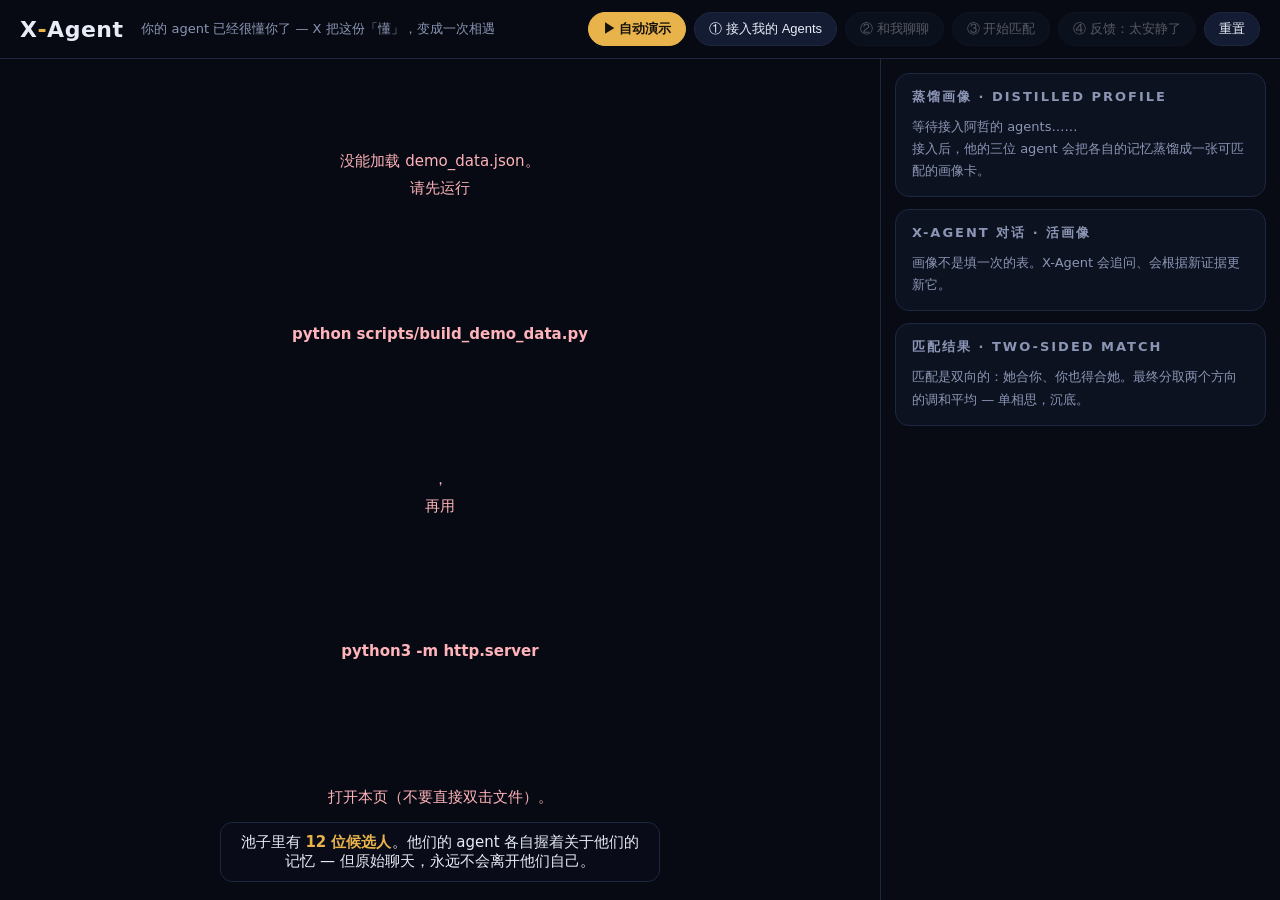
==== demo/index.html @ 39b3c267 "X-Agent: agent-pool matching network - Distillation operator D: raw agent memories -> structured pro" ====
<!DOCTYPE html>
<html lang="zh-CN">
<head>
<meta charset="utf-8">
<meta name="viewport" content="width=device-width, initial-scale=1">
<title>X-Agent · 智能体池匹配网络</title>
<style>
  :root{
    --bg:#070a12; --panel:#0d1220; --line:#1d2740; --ink:#e8ecf6; --dim:#8b96b5;
    --gold:#e8b34b; --red:#ff4d5e; --cyan:#57c7ff; --green:#59d9a4;
  }
  *{box-sizing:border-box; margin:0; padding:0}
  body{background:var(--bg); color:var(--ink); font-family:"PingFang SC","Microsoft YaHei",system-ui,sans-serif; height:100vh; display:flex; flex-direction:column; overflow:hidden}
  header{display:flex; align-items:center; gap:18px; padding:12px 20px; border-bottom:1px solid var(--line); flex-wrap:wrap}
  .logo{font-size:22px; font-weight:800; letter-spacing:.5px}
  .logo b{color:var(--gold)}
  .tagline{color:var(--dim); font-size:13px}
  .controls{margin-left:auto; display:flex; gap:8px; flex-wrap:wrap}
  button{background:#141c33; color:var(--ink); border:1px solid var(--line); border-radius:999px; padding:7px 14px; font-size:13px; cursor:pointer; transition:.2s}
  button:hover:not(:disabled){border-color:var(--gold); color:var(--gold)}
  button:disabled{opacity:.35; cursor:not-allowed}
  button.primary{background:var(--gold); color:#14100a; font-weight:700; border-color:var(--gold)}
  main{flex:1; display:flex; min-height:0}
  .stage{flex:1.9; position:relative; min-width:0}
  canvas{position:absolute; inset:0; width:100%; height:100%}
  #stageCaption{position:absolute; left:50%; bottom:18px; transform:translateX(-50%); max-width:86%;
    background:rgba(10,14,26,.82); border:1px solid var(--line); border-radius:12px; padding:10px 18px;
    font-size:15px; text-align:center; backdrop-filter:blur(6px); transition:opacity .4s}
  #stageCaption b{color:var(--gold)}
  aside{width:400px; border-left:1px solid var(--line); padding:14px; overflow-y:auto; display:flex; flex-direction:column; gap:12px; background:rgba(9,12,22,.6)}
  .card{background:var(--panel); border:1px solid var(--line); border-radius:14px; padding:14px 16px}
  .card h3{font-size:13px; color:var(--dim); letter-spacing:2px; margin-bottom:10px; font-weight:600}
  .placeholder{color:var(--dim); font-size:13px; line-height:1.7}
  .fade-item{opacity:0; transform:translateY(6px); transition:opacity .5s, transform .5s}
  .fade-item.in{opacity:1; transform:none}
  .p-name{font-size:20px; font-weight:800}
  .p-meta{color:var(--dim); font-size:13px; margin-left:8px}
  .p-essence{color:#c9d2e8; font-size:13.5px; line-height:1.65; margin:8px 0 4px}
  .p-sec{margin-top:10px}
  .p-sec .k{font-size:12px; color:var(--dim); margin-bottom:5px}
  .chips{display:flex; flex-wrap:wrap; gap:5px}
  .chip{font-size:12px; padding:3px 9px; border-radius:999px; border:1px solid var(--line); background:#121a2e}
  .chip.need{border-color:#3a5a8c; color:#a9c8ff}
  .chip.offer{border-color:#7a5a1e; color:#ffd98a}
  .chip.flash{animation:flash 1.2s}
  @keyframes flash{0%{background:#3a2c07}100%{background:#121a2e}}
  .trait{display:flex; align-items:center; gap:8px; margin:5px 0; font-size:12.5px}
  .trait .t-name{width:64px; color:#c9d2e8}
  .trait .t-bar{flex:1; height:6px; background:#182136; border-radius:3px; overflow:hidden}
  .trait .t-fill{height:100%; background:linear-gradient(90deg,#3f6fd8,var(--cyan)); border-radius:3px; transition:width 1s cubic-bezier(.2,.8,.2,1)}
  .trait .t-val{width:30px; text-align:right; color:var(--dim)}
  .grid2{display:grid; grid-template-columns:1fr 1fr; gap:10px}
  .bubble{max-width:92%; padding:8px 12px; border-radius:12px; font-size:13.5px; line-height:1.55; margin:6px 0}
  .bubble.q{background:#16233f; border:1px solid #24406e}
  .bubble.a{background:#1d2a1a; border:1px solid #33512c; margin-left:auto}
  .bubble .who{font-size:11px; color:var(--dim); display:block; margin-bottom:2px}
  .winner-name{font-size:19px; font-weight:800}
  .winner-name .score{color:var(--red); margin-left:8px}
  .demoted{font-size:12px; color:var(--red); border:1px solid #5c2230; background:#2a1116; padding:2px 8px; border-radius:999px; margin-left:6px}
  .reason{font-size:13.5px; line-height:1.5; padding:5px 0 5px 18px; position:relative; color:#dbe3f4}
  .reason:before{content:"✓"; position:absolute; left:0; color:var(--green)}
  .bd-row{display:flex; align-items:center; gap:8px; margin:6px 0; font-size:12.5px}
  .bd-row .b-name{width:118px; color:#c9d2e8}
  .bd-row .b-bar{flex:1; height:6px; background:#182136; border-radius:3px; overflow:hidden}
  .bd-row .b-fill{height:100%; background:linear-gradient(90deg,#8a6a1f,var(--gold)); transition:width 1s}
  .bd-row .b-val{width:34px; text-align:right; color:var(--dim)}
  .dirline{font-size:12.5px; color:var(--dim); margin-top:8px; line-height:1.7}
  .dirline b{color:var(--ink)}
  .note{font-size:12.5px; color:#ffb3ba; background:#241016; border:1px solid #4a1f28; border-radius:10px; padding:8px 10px; line-height:1.6; margin-top:10px}
  #err{position:absolute; inset:0; display:none; place-items:center; color:#ffb3ba; font-size:15px; text-align:center; padding:30px; line-height:1.8}
</style>
</head>
<body>
<header>
  <div class="logo">X<b>-</b>Agent</div>
  <div class="tagline">你的 agent 已经很懂你了 — X 把这份「懂」，变成一次相遇</div>
  <div class="controls">
    <button id="btnAuto" class="primary">▶ 自动演示</button>
    <button id="btn1">① 接入我的 Agents</button>
    <button id="btn2" disabled>② 和我聊聊</button>
    <button id="btn3" disabled>③ 开始匹配</button>
    <button id="btn4" disabled>④ 反馈：太安静了</button>
    <button id="btnReset">重置</button>
  </div>
</header>
<main>
  <section class="stage">
    <canvas id="cv"></canvas>
    <div id="err">没能加载 demo_data.json。<br>请先运行 <b>python scripts/build_demo_data.py</b>，<br>再用 <b>python3 -m http.server</b> 打开本页（不要直接双击文件）。</div>
    <div id="stageCaption">池子里有 <b>12 位候选人</b>。他们的 agent 各自握着关于他们的记忆 — 但原始聊天，永远不会离开他们自己。</div>
  </section>
  <aside>
    <div class="card" id="profileCard">
      <h3>蒸馏画像 · DISTILLED PROFILE</h3>
      <div id="profileBody"><div class="placeholder">等待接入阿哲的 agents……<br>接入后，他的三位 agent 会把各自的记忆蒸馏成一张可匹配的画像卡。</div></div>
    </div>
    <div class="card" id="chatCard">
      <h3>X-AGENT 对话 · 活画像</h3>
      <div id="chatBody"><div class="placeholder">画像不是填一次的表。X-Agent 会追问、会根据新证据更新它。</div></div>
    </div>
    <div class="card" id="matchCard">
      <h3>匹配结果 · TWO-SIDED MATCH</h3>
      <div id="matchBody"><div class="placeholder">匹配是双向的：她合你、你也得合她。最终分取两个方向的调和平均 — 单相思，沉底。</div></div>
    </div>
  </aside>
</main>
<script>
"use strict";
const $ = s => document.querySelector(s);
const sleep = ms => new Promise(r => setTimeout(r, ms));
const cv = $("#cv"), ctx = cv.getContext("2d");
let W = 0, H = 0, DPR = 1;

function resize(){
  DPR = Math.min(2, window.devicePixelRatio || 1);
  W = cv.clientWidth; H = cv.clientHeight;
  cv.width = W * DPR; cv.height = H * DPR;
  ctx.setTransform(DPR, 0, 0, DPR, 0, 0);
}
window.addEventListener("resize", resize);

let D = null;                 // demo_data.json
const nodes = {};             // id -> {x,y,z,name,kind,r,glow}
let heroId = "azhe";
const edges = [];             // {to, state, prog, score, passed}
const pulses = [];            // {from,to,t,speed,color,width}
let stars = [];
let phase = 0, animating = false;
const agentPos = [{x:.14,y:.15},{x:.5,y:.07},{x:.86,y:.15}];

function P(nx, ny){ return [nx * W, ny * H]; }

function buildScene(){
  stars = Array.from({length:110}, () => ({x:Math.random()*W, y:Math.random()*H, r:Math.random()*1.3+.3, p:Math.random()*6.28}));
  const hero = D.protagonist;
  nodes[heroId] = {x:.5, y:.52, z:1, name:hero.name, kind:"hero", r:26};
  D.pool.forEach(p => { nodes[p.id] = {x:p.x, y:p.y, z:p.z, name:p.name, kind:"cand", r:9 + p.z*8}; });
  D.sources.forEach((s, i) => { nodes["src"+i] = {x:agentPos[i].x, y:agentPos[i].y, z:.8, name:s.name, kind:"src", r:13, desc:s.desc, alpha:0}; });
}

function spawnPulse(from, to, color, speed, width){
  pulses.push({from, to, t:0, speed:speed||0.012, color:color||"#e8b34b", width:width||2});
}

function drawNode(n, t){
  const [x, y] = P(n.x, n.y);
  const a = n.alpha === undefined ? 1 : n.alpha;
  ctx.save(); ctx.globalAlpha = a;
  if(n.kind === "hero"){
    const g = ctx.createRadialGradient(x, y, 2, x, y, n.r*2.4);
    g.addColorStop(0, "rgba(232,179,75,.5)"); g.addColorStop(1, "rgba(232,179,75,0)");
    ctx.fillStyle = g; ctx.beginPath(); ctx.arc(x, y, n.r*2.4, 0, 6.29); ctx.fill();
    ctx.fillStyle = "#e8b34b"; ctx.beginPath(); ctx.arc(x, y, n.r*.62, 0, 6.29); ctx.fill();
    ctx.strokeStyle = "rgba(232,179,75,.85)"; ctx.lineWidth = 1.6;
    ctx.beginPath(); ctx.arc(x, y, n.r, 0, 6.29); ctx.stroke();
    ctx.fillStyle = "#0a0d16"; ctx.font = "700 13px sans-serif"; ctx.textAlign = "center"; ctx.textBaseline = "middle";
    ctx.fillText("X", x, y+1);
    ctx.fillStyle = "#f4e3bb"; ctx.font = "600 14px sans-serif";
    ctx.fillText(n.name + "（你）", x, y + n.r + 16);
  } else if(n.kind === "src"){
    ctx.fillStyle = "#16233f"; ctx.strokeStyle = "#3f6fd8"; ctx.lineWidth = 1.4;
    ctx.beginPath(); ctx.arc(x, y, n.r, 0, 6.29); ctx.fill(); ctx.stroke();
    ctx.fillStyle = "#a9c8ff"; ctx.font = "11px sans-serif"; ctx.textAlign = "center"; ctx.textBaseline = "middle";
    ctx.fillText("AI", x, y);
    ctx.fillStyle = "#8b96b5"; ctx.font = "12px sans-serif";
    ctx.fillText(n.name, x, y - n.r - 12);
  } else {
    const tw = .75 + .25 * Math.sin(t/900 + n.x*20);
    const g = ctx.createRadialGradient(x, y, 1, x, y, n.r*2.1);
    g.addColorStop(0, "rgba(140,170,255," + (.34*tw) + ")"); g.addColorStop(1, "rgba(140,170,255,0)");
    ctx.fillStyle = g; ctx.beginPath(); ctx.arc(x, y, n.r*2.1, 0, 6.29); ctx.fill();
    ctx.fillStyle = "#c9d6ff"; ctx.beginPath(); ctx.arc(x, y, Math.max(2.5, n.r*.32), 0, 6.29); ctx.fill();
    ctx.fillStyle = "rgba(200,212,240,.85)"; ctx.font = "12px sans-serif"; ctx.textAlign = "center";
    ctx.fillText(n.name, x, y + n.r + 13);
  }
  ctx.restore();
}

function drawEdge(e, t){
  const a = nodes[heroId], b = nodes[e.to];
  if(!a || !b) return;
  const [x1, y1] = P(a.x, a.y), [x2, y2] = P(b.x, b.y);
  const ex = x1 + (x2 - x1) * e.prog, ey = y1 + (y2 - y1) * e.prog;
  ctx.save();
  if(e.state === "winner"){
    ctx.strokeStyle = "rgba(255,77,94,.16)"; ctx.lineWidth = 7; ctx.lineCap = "round";
    ctx.beginPath(); ctx.moveTo(x1, y1); ctx.lineTo(ex, ey); ctx.stroke();
    const grad = ctx.createLinearGradient(x1, y1, x2, y2);
    grad.addColorStop(0, "#e8b34b"); grad.addColorStop(1, "#ff4d5e");
    ctx.strokeStyle = grad; ctx.lineWidth = 2.6;
    ctx.beginPath(); ctx.moveTo(x1, y1); ctx.lineTo(ex, ey); ctx.stroke();
  } else if(e.state === "rejected"){
    ctx.strokeStyle = "rgba(255,90,100,.28)"; ctx.lineWidth = 1; ctx.setLineDash([4, 5]);
    ctx.beginPath(); ctx.moveTo(x1, y1); ctx.lineTo(ex, ey); ctx.stroke(); ctx.setLineDash([]);
    ctx.fillStyle = "rgba(255,120,130,.9)"; ctx.font = "13px sans-serif"; ctx.textAlign = "center";
    ctx.fillText("✕", (x1+x2)/2, (y1+y2)/2 - 6);
  } else if(e.state === "kept"){
    ctx.strokeStyle = "rgba(232,179,75,.20)"; ctx.lineWidth = 1.1;
    ctx.beginPath(); ctx.moveTo(x1, y1); ctx.lineTo(ex, ey); ctx.stroke();
  } else { // evaluating
    ctx.strokeStyle = "rgba(120,180,255,.75)"; ctx.lineWidth = 1.4;
    ctx.beginPath(); ctx.moveTo(x1, y1); ctx.lineTo(ex, ey); ctx.stroke();
  }
  if(e.score !== null && e.prog >= 1 && e.state !== "idle"){
    ctx.fillStyle = e.state === "winner" ? "#ffd7da" : "rgba(200,212,240,.75)";
    ctx.font = (e.state === "winner" ? "700 15px" : "12px") + " sans-serif"; ctx.textAlign = "center";
    ctx.fillText(e.score.toFixed(3), (x1+x2)/2, (y1+y2)/2 - 10);
  }
  ctx.restore();
}

function frame(t){
  ctx.clearRect(0, 0, W, H);
  for(const s of stars){
    ctx.globalAlpha = .25 + .35 * Math.abs(Math.sin(t/1400 + s.p));
    ctx.fillStyle = "#aFC4ff"; ctx.beginPath(); ctx.arc(s.x, s.y, s.r, 0, 6.29); ctx.fill();
  }
  ctx.globalAlpha = 1;
  for(const e of edges) drawEdge(e, t);
  for(let i = pulses.length - 1; i >= 0; i--){
    const p = pulses[i];
    const a = nodes[p.from], b = nodes[p.to];
    if(!a || !b){ pulses.splice(i, 1); continue; }
    const [x1, y1] = P(a.x, a.y), [x2, y2] = P(b.x, b.y);
    const x = x1 + (x2 - x1) * p.t, y = y1 + (y2 - y1) * p.t;
    ctx.save(); ctx.fillStyle = p.color; ctx.shadowColor = p.color; ctx.shadowBlur = 9;
    ctx.beginPath(); ctx.arc(x, y, p.width, 0, 6.29); ctx.fill(); ctx.restore();
    p.t += p.speed;
    if(p.t > 1) pulses.splice(i, 1);
  }
  for(const id in nodes) drawNode(nodes[id], t);
  requestAnimationFrame(frame);
}

function caption(html){ $("#stageCaption").innerHTML = html; }

function traitRow(axis, v){
  return '<div class="trait"><span class="t-name">' + axis.label + '</span>' +
    '<span class="t-bar"><span class="t-fill" data-axis="' + axis.key + '" style="width:0%"></span></span>' +
    '<span class="t-val" data-val="' + axis.key + '">' + v.toFixed(2) + '</span></div>';
}

function renderProfile(){
  const p = D.protagonist, tr = D.protagonist_traits;
  const chips = (arr, cls) => arr.map(x => '<span class="chip ' + (cls||"") + '">' + x + '</span>').join("");
  $("#profileBody").innerHTML =
    '<div class="fade-item"><span class="p-name">' + p.name + '</span><span class="p-meta">' + p.age + " · " + p.city + " · " + p.job + '</span></div>' +
    '<p class="p-essence fade-item">' + p.essence + '</p>' +
    '<div class="p-sec fade-item"><div class="k">价值观（排序）</div><div class="chips">' + chips(p.values) + '</div></div>' +
    '<div class="p-sec fade-item"><div class="k">特质滑杆 · sim 求同 / comp 互补</div>' +
      D.axes.map(a => traitRow(a, tr[a.key])).join("") + '</div>' +
    '<div class="grid2 fade-item"><div class="p-sec"><div class="k">我寻找 needs</div><div class="chips">' + chips(p.needs, "need") + '</div></div>' +
    '<div class="p-sec"><div class="k">我能给 offers</div><div class="chips">' + chips(p.offers, "offer") + '</div></div></div>' +
    '<div class="p-sec fade-item"><div class="k">兴趣</div><div class="chips">' + chips(p.interests) + '</div></div>';
  const items = $("#profileBody").querySelectorAll(".fade-item");
  items.forEach((el, i) => setTimeout(() => el.classList.add("in"), 120 * i));
  setTimeout(() => {
    D.axes.forEach(a => {
      const f = document.querySelector('[data-axis="' + a.key + '"]');
      if(f) f.style.width = (D.protagonist_traits[a.key] * 100) + "%";
    });
  }, 350);
}

async function phase1(){
  if(animating || phase >= 1) return; animating = true; phase = 1;
  caption("阿哲的三个 agent 各自蒸馏出画像的一部分 — 光流汇向 X-Agent，正在拼成同一张画像卡……");
  const srcIds = D.sources.map((_, i) => "src" + i);
  for(const id of srcIds){ nodes[id].alpha = 0; }
  for(let k = 0; k < 30; k++){
    srcIds.forEach(id => { if(nodes[id].alpha < 1) nodes[id].alpha = Math.min(1, (nodes[id].alpha||0) + .08); });
    if(k % 4 === 0) srcIds.forEach(id => spawnPulse(id, heroId, "#57c7ff", .02, 1.8));
    await sleep(50);
  }
  renderProfile();
  await sleep(900);
  caption("蒸馏完成。注意：进入池子的只有这张<b>结构化画像卡</b> — 原始聊天记录，一个字都没有离开过阿哲的 agent。");
  $("#btn2").disabled = false; animating = false;
}

async function phase2(){
  if(animating || phase >= 2) return; animating = true; phase = 2;
  $("#chatBody").innerHTML = "";
  for(const beat of D.qa_beats){
    caption("X-Agent 在追问 — 每个新答案都会被再次蒸馏，merge 进画像卡。");
    const q = document.createElement("div");
    q.className = "bubble q"; q.innerHTML = '<span class="who">X-Agent</span>' + beat.q;
    $("#chatBody").appendChild(q); await sleep(1100);
    const a = document.createElement("div");
    a.className = "bubble a"; a.innerHTML = '<span class="who">' + D.protagonist.name + '</span>' + beat.a;
    $("#chatBody").appendChild(a); await sleep(1000);
    for(const u of beat.updates){
      const axis = D.axes.find(x => u.label.indexOf(x.label) >= 0);
      if(axis){
        const f = document.querySelector('[data-axis="' + axis.key + '"]');
        const v = document.querySelector('[data-val="' + axis.key + '"]');
        if(f) f.style.width = (u.to * 100) + "%";
        if(v) v.textContent = u.to.toFixed(2);
      } else {
        const chip = [...document.querySelectorAll(".chip.need")].find(c => u.label.indexOf(c.textContent) >= 0);
        if(chip){ chip.classList.remove("flash"); void chip.offsetWidth; chip.classList.add("flash"); }
      }
    }
    await sleep(800);
  }
  caption("画像更新完毕 — 它是<b>活的</b>：置信度加权 merge，新证据推动它，但从不推翻它。");
  $("#btn3").disabled = false; animating = false;
}

function fillMatchPanel(r, title, extraNote){
  const c = r.candidate, bd = r.breakdown;
  const rows = [
    ["她覆盖你的需求", bd.needs_covered_by_candidate],
    ["你覆盖她的需求", bd.needs_covered_by_protagonist],
    ["价值观契合", bd.values], ["特质合拍/互补", bd.traits], ["共同兴趣", bd.interests],
  ];
  $("#matchBody").innerHTML =
    '<div class="winner-name">' + title + "：" + c.name + '<span class="score">' + r.score.toFixed(3) + '</span></div>' +
    '<div class="p-meta" style="margin:4px 0 6px">' + c.age + " 岁 · " + c.city + " · " + c.job + '</div>' +
    '<p class="p-essence">' + c.essence + '</p>' +
    r.reasons.map(x => '<div class="reason">' + x + '</div>').join("") +
    '<div style="margin-top:10px">' + rows.map(x =>
      '<div class="bd-row"><span class="b-name">' + x[0] + '</span><span class="b-bar"><span class="b-fill" style="width:' + (x[1]*100) + '%"></span></span><span class="b-val">' + x[1].toFixed(2) + '</span></div>').join("") + '</div>' +
    '<div class="dirline">双向分：她合你 <b>' + r.score_a_to_b.toFixed(3) + '</b> · 你合她 <b>' + r.score_b_to_a.toFixed(3) + '</b><br>最终分 = 两者的<b>调和平均</b> — 任何一头塌了，整体就塌。</div>' +
    (extraNote ? '<div class="note">' + extraNote + '</div>' : "");
}

async function lockWinner(r, captionHtml){
  const e = edges.find(x => x.to === r.candidate_id);
  if(e){ e.state = "winner"; e.score = r.score; }
  caption(captionHtml);
  const iv = setInterval(() => { if(e) spawnPulse(heroId, r.candidate_id, "#ff8a5e", .011, 2.2); }, 420);
  setTimeout(() => clearInterval(iv), 6000);
  spawnPulse(heroId, r.candidate_id, "#ff4d5e", .011, 2.6);
}

async function phase3(){
  if(animating || phase >= 3) return; animating = true; phase = 3;
  caption("开始匹配：先过硬约束，再算双向分 — 每条候选连接都会当场评估。");
  await sleep(700);
  const ranking = D.rankings.default;
  for(const r of ranking){
    const e = {to: r.candidate_id, state: "evaluating", prog: 0, score: null, passed: r.passed};
    edges.push(e);
    for(let k = 0; k <= 10; k++){ e.prog = k / 10; await sleep(24); }
    e.score = r.score;
    e.state = r.passed ? "kept" : "rejected";
    if(!r.passed) caption("✕ <b>" + r.candidate.name + "</b> 被硬约束淘汰：" + r.failed_rules[0]);
    await sleep(r.passed ? 210 : 620);
  }
  const winner = ranking.find(r => r.passed);
  fillMatchPanel(winner, "最佳连接", "");
  await lockWinner(winner, "千条连接里，只有一条亮到最后 — <b>" + winner.candidate.name + "</b>，双向匹配 " + winner.score.toFixed(3) + "。这就是红线。");
  $("#btn4").disabled = false; animating = false;
}

async function phase4(){
  if(animating || phase >= 4) return; animating = true; phase = 4;
  const fb = D.feedback;
  caption("阿哲看了一眼，说：<b>「" + fb.text + "」</b>");
  await sleep(1300);
  const oldWinner = edges.find(e => e.state === "winner");
  if(oldWinner){ oldWinner.state = "kept"; oldWinner.score = null; }
  const ranking = D.rankings.after_feedback;
  const winner = ranking.find(r => r.passed);
  const demoted = ranking.find(r => r.demoted_by_feedback && r.candidate_id === (oldWinner ? oldWinner.to : ""));
  const note = fb.note + (demoted ? " " + demoted.candidate.name + " 因此从 " +
    D.rankings.default.find(r => r.candidate_id === demoted.candidate_id).score.toFixed(3) +
    " 降到 " + demoted.score.toFixed(3) + "。" : "");
  fillMatchPanel(winner, "反馈后的连接", note);
  const e = edges.find(x => x.to === winner.candidate_id);
  if(e){ e.state = "winner"; e.score = winner.score; }
  const iv = setInterval(() => spawnPulse(heroId, winner.candidate_id, "#ff8a5e", .011, 2.2), 420);
  setTimeout(() => clearInterval(iv), 6000);
  caption("反馈没有重掷骰子 — 它变成了一条<b>可解释的门槛</b>。红线断开，又重新系上：<b>" + winner.candidate.name + "</b>。");
  animating = false;
}

$("#btn1").onclick = phase1;
$("#btn2").onclick = phase2;
$("#btn3").onclick = phase3;
$("#btn4").onclick = phase4;
$("#btnReset").onclick = () => location.reload();
$("#btnAuto").onclick = async () => {
  $("#btnAuto").disabled = true;
  await phase1(); await sleep(600);
  await phase2(); await sleep(600);
  await phase3(); await sleep(1600);
  await phase4();
};

fetch("demo_data.json").then(r => { if(!r.ok) throw new Error("bad"); return r.json(); })
  .then(data => { D = data; heroId = D.protagonist.id; resize(); buildScene(); requestAnimationFrame(frame); })
  .catch(() => { $("#err").style.display = "grid"; });
resize();
</script>
</body>
</html>
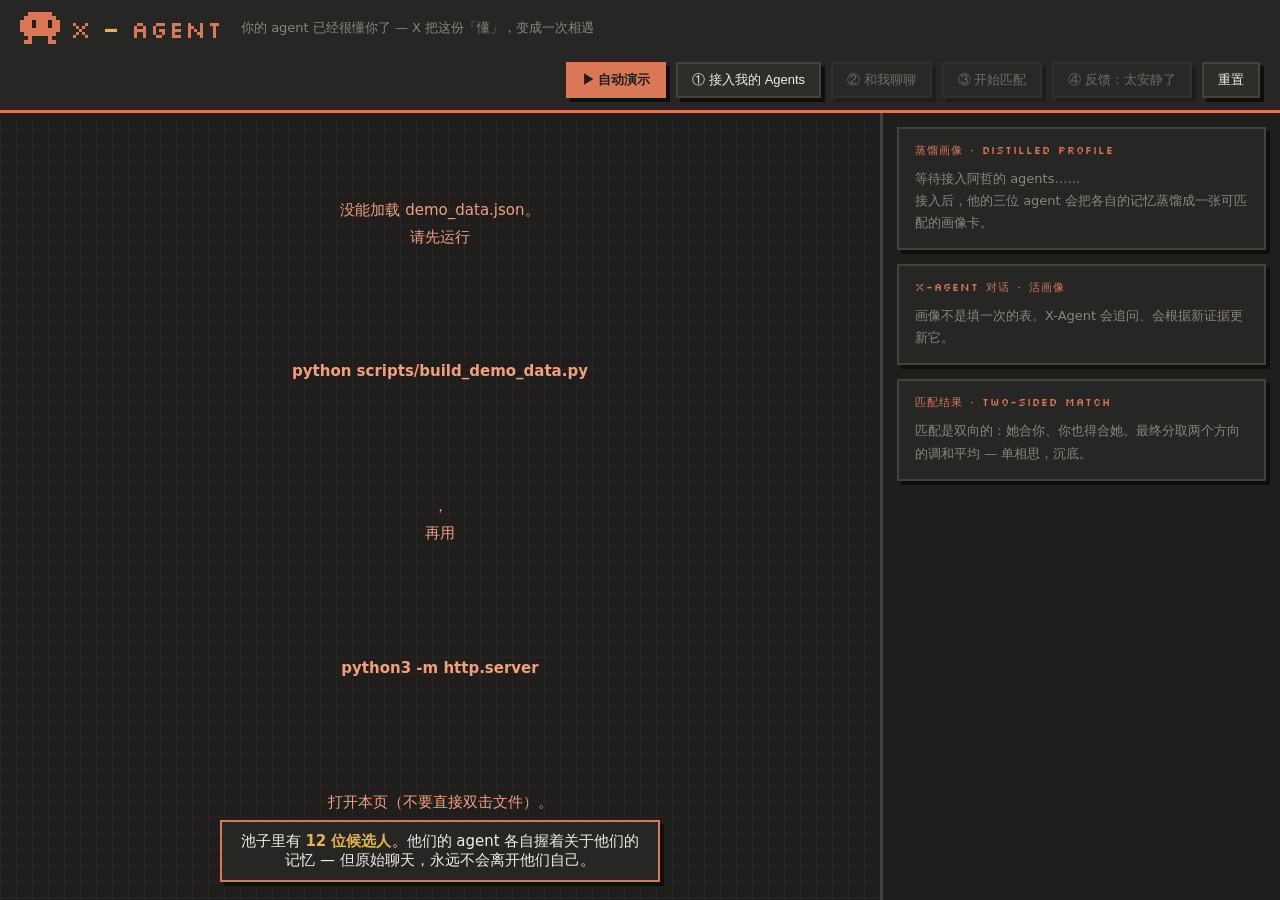
==== commit 0ed995f9: "Warm pixel UI, pixel pets, clear roles, real people answer - Look: Claude-Code-style warm theme for " ====
--- a/demo/index.html
+++ b/demo/index.html
@@ -4,75 +4,85 @@
 <meta charset="utf-8">
 <meta name="viewport" content="width=device-width, initial-scale=1">
 <title>X-Agent · 智能体池匹配网络</title>
+<link rel="preconnect" href="https://fonts.googleapis.com">
+<link href="https://fonts.googleapis.com/css2?family=Silkscreen&display=swap" rel="stylesheet">
 <style>
+  /* Warm pixel theme (matches the agent TUI: src/xagent/mvp/pixel.py). */
   :root{
-    --bg:#070a12; --panel:#0d1220; --line:#1d2740; --ink:#e8ecf6; --dim:#8b96b5;
-    --gold:#e8b34b; --red:#ff4d5e; --cyan:#57c7ff; --green:#59d9a4;
+    --bg:#1F1E1D; --panel:#262624; --panel2:#2F2D2A; --line:#45413C; --ink:#F0EEE6; --dim:#8A8580;
+    --gold:#E8B34B; --red:#D97757; --cyan:#F2C48D; --green:#E8B34B;
+    --pixel:"Silkscreen","PingFang SC","Microsoft YaHei",monospace;
+    --shadow:4px 4px 0 #0f0e0d;
   }
   *{box-sizing:border-box; margin:0; padding:0}
   body{background:var(--bg); color:var(--ink); font-family:"PingFang SC","Microsoft YaHei",system-ui,sans-serif; height:100vh; display:flex; flex-direction:column; overflow:hidden}
-  header{display:flex; align-items:center; gap:18px; padding:12px 20px; border-bottom:1px solid var(--line); flex-wrap:wrap}
-  .logo{font-size:22px; font-weight:800; letter-spacing:.5px}
+  header{display:flex; align-items:center; gap:18px; padding:12px 20px; border-bottom:3px solid var(--red); flex-wrap:wrap; background:var(--panel)}
+  .logo{display:flex; align-items:center; gap:10px; font-family:var(--pixel); font-size:24px; letter-spacing:1px; color:var(--red)}
   .logo b{color:var(--gold)}
+  .critter{width:40px; height:32px; image-rendering:pixelated}
   .tagline{color:var(--dim); font-size:13px}
-  .controls{margin-left:auto; display:flex; gap:8px; flex-wrap:wrap}
-  button{background:#141c33; color:var(--ink); border:1px solid var(--line); border-radius:999px; padding:7px 14px; font-size:13px; cursor:pointer; transition:.2s}
+  .controls{margin-left:auto; display:flex; gap:10px; flex-wrap:wrap}
+  button{background:var(--panel2); color:var(--ink); border:2px solid var(--line); border-radius:0; padding:7px 14px; font-size:13px; cursor:pointer; box-shadow:var(--shadow); transition:transform .08s, box-shadow .08s}
   button:hover:not(:disabled){border-color:var(--gold); color:var(--gold)}
+  button:active:not(:disabled){transform:translate(3px,3px); box-shadow:1px 1px 0 #0f0e0d}
   button:disabled{opacity:.35; cursor:not-allowed}
-  button.primary{background:var(--gold); color:#14100a; font-weight:700; border-color:var(--gold)}
+  button.primary{background:var(--red); color:var(--bg); font-weight:700; border-color:var(--red)}
   main{flex:1; display:flex; min-height:0}
-  .stage{flex:1.9; position:relative; min-width:0}
-  canvas{position:absolute; inset:0; width:100%; height:100%}
+  .stage{flex:1.9; position:relative; min-width:0;
+    background-image:linear-gradient(rgba(217,119,87,.05) 1px, transparent 1px), linear-gradient(90deg, rgba(217,119,87,.05) 1px, transparent 1px);
+    background-size:16px 16px}
+  canvas{position:absolute; inset:0; width:100%; height:100%; image-rendering:pixelated}
   #stageCaption{position:absolute; left:50%; bottom:18px; transform:translateX(-50%); max-width:86%;
-    background:rgba(10,14,26,.82); border:1px solid var(--line); border-radius:12px; padding:10px 18px;
-    font-size:15px; text-align:center; backdrop-filter:blur(6px); transition:opacity .4s}
+    background:var(--panel); border:2px solid var(--red); border-radius:0; padding:10px 18px; box-shadow:var(--shadow);
+    font-size:15px; text-align:center; transition:opacity .4s}
   #stageCaption b{color:var(--gold)}
-  aside{width:400px; border-left:1px solid var(--line); padding:14px; overflow-y:auto; display:flex; flex-direction:column; gap:12px; background:rgba(9,12,22,.6)}
-  .card{background:var(--panel); border:1px solid var(--line); border-radius:14px; padding:14px 16px}
-  .card h3{font-size:13px; color:var(--dim); letter-spacing:2px; margin-bottom:10px; font-weight:600}
+  aside{width:400px; border-left:3px solid var(--line); padding:14px; overflow-y:auto; display:flex; flex-direction:column; gap:14px; background:var(--bg)}
+  .card{background:var(--panel); border:2px solid var(--line); border-radius:0; padding:14px 16px; box-shadow:var(--shadow)}
+  .card h3{font-family:var(--pixel); font-size:11px; color:var(--red); letter-spacing:1px; margin-bottom:10px; font-weight:400}
   .placeholder{color:var(--dim); font-size:13px; line-height:1.7}
   .fade-item{opacity:0; transform:translateY(6px); transition:opacity .5s, transform .5s}
   .fade-item.in{opacity:1; transform:none}
-  .p-name{font-size:20px; font-weight:800}
+  .p-name{font-size:20px; font-weight:800; color:var(--gold)}
   .p-meta{color:var(--dim); font-size:13px; margin-left:8px}
-  .p-essence{color:#c9d2e8; font-size:13.5px; line-height:1.65; margin:8px 0 4px}
+  .p-essence{color:#D9D4CA; font-size:13.5px; line-height:1.65; margin:8px 0 4px}
   .p-sec{margin-top:10px}
   .p-sec .k{font-size:12px; color:var(--dim); margin-bottom:5px}
-  .chips{display:flex; flex-wrap:wrap; gap:5px}
-  .chip{font-size:12px; padding:3px 9px; border-radius:999px; border:1px solid var(--line); background:#121a2e}
-  .chip.need{border-color:#3a5a8c; color:#a9c8ff}
-  .chip.offer{border-color:#7a5a1e; color:#ffd98a}
+  .chips{display:flex; flex-wrap:wrap; gap:6px}
+  .chip{font-size:12px; padding:3px 9px; border-radius:0; border:2px solid var(--line); background:var(--panel2)}
+  .chip.need{border-color:#8C5A43; color:#F2A07B}
+  .chip.offer{border-color:#7A6127; color:#F2C48D}
   .chip.flash{animation:flash 1.2s}
-  @keyframes flash{0%{background:#3a2c07}100%{background:#121a2e}}
+  @keyframes flash{0%{background:#5A3A1E}100%{background:var(--panel2)}}
   .trait{display:flex; align-items:center; gap:8px; margin:5px 0; font-size:12.5px}
-  .trait .t-name{width:64px; color:#c9d2e8}
-  .trait .t-bar{flex:1; height:6px; background:#182136; border-radius:3px; overflow:hidden}
-  .trait .t-fill{height:100%; background:linear-gradient(90deg,#3f6fd8,var(--cyan)); border-radius:3px; transition:width 1s cubic-bezier(.2,.8,.2,1)}
-  .trait .t-val{width:30px; text-align:right; color:var(--dim)}
+  .trait .t-name{width:64px; color:#D9D4CA}
+  .trait .t-bar{flex:1; height:8px; background:var(--panel2); border:1px solid var(--line); overflow:hidden}
+  .trait .t-fill{display:block; height:100%; background:repeating-linear-gradient(90deg,var(--red) 0 6px,transparent 6px 8px); transition:width 1s steps(12)}
+  .trait .t-val{width:30px; text-align:right; color:var(--dim); font-family:var(--pixel); font-size:10px}
   .grid2{display:grid; grid-template-columns:1fr 1fr; gap:10px}
-  .bubble{max-width:92%; padding:8px 12px; border-radius:12px; font-size:13.5px; line-height:1.55; margin:6px 0}
-  .bubble.q{background:#16233f; border:1px solid #24406e}
-  .bubble.a{background:#1d2a1a; border:1px solid #33512c; margin-left:auto}
+  .bubble{max-width:92%; padding:8px 12px; border-radius:0; font-size:13.5px; line-height:1.55; margin:8px 0; box-shadow:3px 3px 0 #0f0e0d}
+  .bubble.q{background:var(--panel2); border:2px solid #8C5A43}
+  .bubble.a{background:#33291C; border:2px solid #7A6127; margin-left:auto}
   .bubble .who{font-size:11px; color:var(--dim); display:block; margin-bottom:2px}
-  .winner-name{font-size:19px; font-weight:800}
-  .winner-name .score{color:var(--red); margin-left:8px}
-  .demoted{font-size:12px; color:var(--red); border:1px solid #5c2230; background:#2a1116; padding:2px 8px; border-radius:999px; margin-left:6px}
-  .reason{font-size:13.5px; line-height:1.5; padding:5px 0 5px 18px; position:relative; color:#dbe3f4}
-  .reason:before{content:"✓"; position:absolute; left:0; color:var(--green)}
+  .winner-name{font-size:19px; font-weight:800; color:var(--gold)}
+  .winner-name .score{color:var(--red); margin-left:8px; font-family:var(--pixel); font-size:16px}
+  .demoted{font-size:12px; color:var(--red); border:2px solid #8C5A43; background:#2E1F19; padding:2px 8px; border-radius:0; margin-left:6px}
+  .reason{font-size:13.5px; line-height:1.5; padding:5px 0 5px 18px; position:relative; color:#E6E1D7}
+  .reason:before{content:"■"; position:absolute; left:0; color:var(--gold); font-size:10px; top:7px}
   .bd-row{display:flex; align-items:center; gap:8px; margin:6px 0; font-size:12.5px}
-  .bd-row .b-name{width:118px; color:#c9d2e8}
-  .bd-row .b-bar{flex:1; height:6px; background:#182136; border-radius:3px; overflow:hidden}
-  .bd-row .b-fill{height:100%; background:linear-gradient(90deg,#8a6a1f,var(--gold)); transition:width 1s}
-  .bd-row .b-val{width:34px; text-align:right; color:var(--dim)}
+  .bd-row .b-name{width:118px; color:#D9D4CA}
+  .bd-row .b-bar{flex:1; height:8px; background:var(--panel2); border:1px solid var(--line); overflow:hidden}
+  .bd-row .b-fill{display:block; height:100%; background:repeating-linear-gradient(90deg,var(--gold) 0 6px,transparent 6px 8px); transition:width 1s steps(12)}
+  .bd-row .b-val{width:34px; text-align:right; color:var(--dim); font-family:var(--pixel); font-size:10px}
   .dirline{font-size:12.5px; color:var(--dim); margin-top:8px; line-height:1.7}
   .dirline b{color:var(--ink)}
-  .note{font-size:12.5px; color:#ffb3ba; background:#241016; border:1px solid #4a1f28; border-radius:10px; padding:8px 10px; line-height:1.6; margin-top:10px}
-  #err{position:absolute; inset:0; display:none; place-items:center; color:#ffb3ba; font-size:15px; text-align:center; padding:30px; line-height:1.8}
+  .note{font-size:12.5px; color:#F2C48D; background:#2E2418; border:2px solid #7A6127; border-radius:0; padding:8px 10px; line-height:1.6; margin-top:10px}
+  #err{position:absolute; inset:0; display:none; place-items:center; color:#F2A07B; font-size:15px; text-align:center; padding:30px; line-height:1.8}
+  @media (max-width: 900px){ main{flex-direction:column} aside{width:auto; border-left:0; border-top:3px solid var(--line)} }
 </style>
 </head>
 <body>
 <header>
-  <div class="logo">X<b>-</b>Agent</div>
+  <div class="logo"><svg class="critter" viewBox="0 0 10 8" shape-rendering="crispEdges" aria-hidden="true"><rect x="2" y="0" width="1" height="1" fill="#D97757"/><rect x="3" y="0" width="1" height="1" fill="#D97757"/><rect x="4" y="0" width="1" height="1" fill="#D97757"/><rect x="5" y="0" width="1" height="1" fill="#D97757"/><rect x="6" y="0" width="1" height="1" fill="#D97757"/><rect x="7" y="0" width="1" height="1" fill="#D97757"/><rect x="1" y="1" width="1" height="1" fill="#D97757"/><rect x="2" y="1" width="1" height="1" fill="#D97757"/><rect x="3" y="1" width="1" height="1" fill="#D97757"/><rect x="4" y="1" width="1" height="1" fill="#D97757"/><rect x="5" y="1" width="1" height="1" fill="#D97757"/><rect x="6" y="1" width="1" height="1" fill="#D97757"/><rect x="7" y="1" width="1" height="1" fill="#D97757"/><rect x="8" y="1" width="1" height="1" fill="#D97757"/><rect x="0" y="2" width="1" height="1" fill="#D97757"/><rect x="1" y="2" width="1" height="1" fill="#D97757"/><rect x="2" y="2" width="1" height="1" fill="#D97757"/><rect x="3" y="2" width="1" height="1" fill="#1F1E1D"/><rect x="4" y="2" width="1" height="1" fill="#D97757"/><rect x="5" y="2" width="1" height="1" fill="#D97757"/><rect x="6" y="2" width="1" height="1" fill="#D97757"/><rect x="7" y="2" width="1" height="1" fill="#1F1E1D"/><rect x="8" y="2" width="1" height="1" fill="#D97757"/><rect x="9" y="2" width="1" height="1" fill="#D97757"/><rect x="0" y="3" width="1" height="1" fill="#D97757"/><rect x="1" y="3" width="1" height="1" fill="#D97757"/><rect x="2" y="3" width="1" height="1" fill="#D97757"/><rect x="3" y="3" width="1" height="1" fill="#1F1E1D"/><rect x="4" y="3" width="1" height="1" fill="#D97757"/><rect x="5" y="3" width="1" height="1" fill="#D97757"/><rect x="6" y="3" width="1" height="1" fill="#D97757"/><rect x="7" y="3" width="1" height="1" fill="#1F1E1D"/><rect x="8" y="3" width="1" height="1" fill="#D97757"/><rect x="9" y="3" width="1" height="1" fill="#D97757"/><rect x="0" y="4" width="1" height="1" fill="#D97757"/><rect x="1" y="4" width="1" height="1" fill="#D97757"/><rect x="2" y="4" width="1" height="1" fill="#D97757"/><rect x="3" y="4" width="1" height="1" fill="#D97757"/><rect x="4" y="4" width="1" height="1" fill="#D97757"/><rect x="5" y="4" width="1" height="1" fill="#D97757"/><rect x="6" y="4" width="1" height="1" fill="#D97757"/><rect x="7" y="4" width="1" height="1" fill="#D97757"/><rect x="8" y="4" width="1" height="1" fill="#D97757"/><rect x="9" y="4" width="1" height="1" fill="#D97757"/><rect x="1" y="5" width="1" height="1" fill="#D97757"/><rect x="2" y="5" width="1" height="1" fill="#D97757"/><rect x="3" y="5" width="1" height="1" fill="#D97757"/><rect x="4" y="5" width="1" height="1" fill="#D97757"/><rect x="5" y="5" width="1" height="1" fill="#D97757"/><rect x="6" y="5" width="1" height="1" fill="#D97757"/><rect x="7" y="5" width="1" height="1" fill="#D97757"/><rect x="8" y="5" width="1" height="1" fill="#D97757"/><rect x="2" y="6" width="1" height="1" fill="#D97757"/><rect x="7" y="6" width="1" height="1" fill="#D97757"/><rect x="1" y="7" width="1" height="1" fill="#D97757"/><rect x="2" y="7" width="1" height="1" fill="#D97757"/><rect x="7" y="7" width="1" height="1" fill="#D97757"/><rect x="8" y="7" width="1" height="1" fill="#D97757"/></svg>X<b>-</b>AGENT</div>
   <div class="tagline">你的 agent 已经很懂你了 — X 把这份「懂」，变成一次相遇</div>
   <div class="controls">
     <button id="btnAuto" class="primary">▶ 自动演示</button>
@@ -129,6 +139,8 @@
 const agentPos = [{x:.14,y:.15},{x:.5,y:.07},{x:.86,y:.15}];
 
 function P(nx, ny){ return [nx * W, ny * H]; }
+// Pixel look: every dot is a square snapped to whole pixels.
+function px(x, y, r){ const s = Math.max(1.5, Math.round(r)); ctx.rect(Math.round(x - s), Math.round(y - s), s * 2, s * 2); }
 
 function buildScene(){
   stars = Array.from({length:110}, () => ({x:Math.random()*W, y:Math.random()*H, r:Math.random()*1.3+.3, p:Math.random()*6.28}));
@@ -149,28 +161,28 @@
   if(n.kind === "hero"){
     const g = ctx.createRadialGradient(x, y, 2, x, y, n.r*2.4);
     g.addColorStop(0, "rgba(232,179,75,.5)"); g.addColorStop(1, "rgba(232,179,75,0)");
-    ctx.fillStyle = g; ctx.beginPath(); ctx.arc(x, y, n.r*2.4, 0, 6.29); ctx.fill();
-    ctx.fillStyle = "#e8b34b"; ctx.beginPath(); ctx.arc(x, y, n.r*.62, 0, 6.29); ctx.fill();
+    ctx.fillStyle = g; ctx.beginPath(); px(x, y, n.r*2.4); ctx.fill();
+    ctx.fillStyle = "#e8b34b"; ctx.beginPath(); px(x, y, n.r*.62); ctx.fill();
     ctx.strokeStyle = "rgba(232,179,75,.85)"; ctx.lineWidth = 1.6;
-    ctx.beginPath(); ctx.arc(x, y, n.r, 0, 6.29); ctx.stroke();
-    ctx.fillStyle = "#0a0d16"; ctx.font = "700 13px sans-serif"; ctx.textAlign = "center"; ctx.textBaseline = "middle";
+    ctx.beginPath(); px(x, y, n.r); ctx.stroke();
+    ctx.fillStyle = "#1F1E1D"; ctx.font = "700 13px Silkscreen, 'PingFang SC', sans-serif"; ctx.textAlign = "center"; ctx.textBaseline = "middle";
     ctx.fillText("X", x, y+1);
-    ctx.fillStyle = "#f4e3bb"; ctx.font = "600 14px sans-serif";
+    ctx.fillStyle = "#F0EEE6"; ctx.font = "600 14px Silkscreen, 'PingFang SC', sans-serif";
     ctx.fillText(n.name + "（你）", x, y + n.r + 16);
   } else if(n.kind === "src"){
-    ctx.fillStyle = "#16233f"; ctx.strokeStyle = "#3f6fd8"; ctx.lineWidth = 1.4;
-    ctx.beginPath(); ctx.arc(x, y, n.r, 0, 6.29); ctx.fill(); ctx.stroke();
-    ctx.fillStyle = "#a9c8ff"; ctx.font = "11px sans-serif"; ctx.textAlign = "center"; ctx.textBaseline = "middle";
+    ctx.fillStyle = "#2F2D2A"; ctx.strokeStyle = "#8A8580"; ctx.lineWidth = 1.4;
+    ctx.beginPath(); px(x, y, n.r); ctx.fill(); ctx.stroke();
+    ctx.fillStyle = "#F0EEE6"; ctx.font = "11px Silkscreen, 'PingFang SC', sans-serif"; ctx.textAlign = "center"; ctx.textBaseline = "middle";
     ctx.fillText("AI", x, y);
-    ctx.fillStyle = "#8b96b5"; ctx.font = "12px sans-serif";
+    ctx.fillStyle = "#8A8580"; ctx.font = "12px Silkscreen, 'PingFang SC', sans-serif";
     ctx.fillText(n.name, x, y - n.r - 12);
   } else {
     const tw = .75 + .25 * Math.sin(t/900 + n.x*20);
     const g = ctx.createRadialGradient(x, y, 1, x, y, n.r*2.1);
-    g.addColorStop(0, "rgba(140,170,255," + (.34*tw) + ")"); g.addColorStop(1, "rgba(140,170,255,0)");
-    ctx.fillStyle = g; ctx.beginPath(); ctx.arc(x, y, n.r*2.1, 0, 6.29); ctx.fill();
-    ctx.fillStyle = "#c9d6ff"; ctx.beginPath(); ctx.arc(x, y, Math.max(2.5, n.r*.32), 0, 6.29); ctx.fill();
-    ctx.fillStyle = "rgba(200,212,240,.85)"; ctx.font = "12px sans-serif"; ctx.textAlign = "center";
+    g.addColorStop(0, "rgba(217,119,87," + (.34*tw) + ")"); g.addColorStop(1, "rgba(217,119,87,0)");
+    ctx.fillStyle = g; ctx.beginPath(); px(x, y, n.r*2.1); ctx.fill();
+    ctx.fillStyle = "#F2C48D"; ctx.beginPath(); px(x, y, Math.max(2.5, n.r*.32)); ctx.fill();
+    ctx.fillStyle = "rgba(240,238,230,.85)"; ctx.font = "12px Silkscreen, 'PingFang SC', sans-serif"; ctx.textAlign = "center";
     ctx.fillText(n.name, x, y + n.r + 13);
   }
   ctx.restore();
@@ -183,27 +195,27 @@
   const ex = x1 + (x2 - x1) * e.prog, ey = y1 + (y2 - y1) * e.prog;
   ctx.save();
   if(e.state === "winner"){
-    ctx.strokeStyle = "rgba(255,77,94,.16)"; ctx.lineWidth = 7; ctx.lineCap = "round";
+    ctx.strokeStyle = "rgba(217,119,87,.16)"; ctx.lineWidth = 7; ctx.lineCap = "square";
     ctx.beginPath(); ctx.moveTo(x1, y1); ctx.lineTo(ex, ey); ctx.stroke();
     const grad = ctx.createLinearGradient(x1, y1, x2, y2);
-    grad.addColorStop(0, "#e8b34b"); grad.addColorStop(1, "#ff4d5e");
+    grad.addColorStop(0, "#e8b34b"); grad.addColorStop(1, "#D97757");
     ctx.strokeStyle = grad; ctx.lineWidth = 2.6;
     ctx.beginPath(); ctx.moveTo(x1, y1); ctx.lineTo(ex, ey); ctx.stroke();
   } else if(e.state === "rejected"){
-    ctx.strokeStyle = "rgba(255,90,100,.28)"; ctx.lineWidth = 1; ctx.setLineDash([4, 5]);
+    ctx.strokeStyle = "rgba(138,133,128,.28)"; ctx.lineWidth = 1; ctx.setLineDash([4, 5]);
     ctx.beginPath(); ctx.moveTo(x1, y1); ctx.lineTo(ex, ey); ctx.stroke(); ctx.setLineDash([]);
-    ctx.fillStyle = "rgba(255,120,130,.9)"; ctx.font = "13px sans-serif"; ctx.textAlign = "center";
+    ctx.fillStyle = "rgba(200,110,90,.9)"; ctx.font = "13px Silkscreen, 'PingFang SC', sans-serif"; ctx.textAlign = "center";
     ctx.fillText("✕", (x1+x2)/2, (y1+y2)/2 - 6);
   } else if(e.state === "kept"){
     ctx.strokeStyle = "rgba(232,179,75,.20)"; ctx.lineWidth = 1.1;
     ctx.beginPath(); ctx.moveTo(x1, y1); ctx.lineTo(ex, ey); ctx.stroke();
   } else { // evaluating
-    ctx.strokeStyle = "rgba(120,180,255,.75)"; ctx.lineWidth = 1.4;
+    ctx.strokeStyle = "rgba(232,179,75,.75)"; ctx.lineWidth = 1.4;
     ctx.beginPath(); ctx.moveTo(x1, y1); ctx.lineTo(ex, ey); ctx.stroke();
   }
   if(e.score !== null && e.prog >= 1 && e.state !== "idle"){
-    ctx.fillStyle = e.state === "winner" ? "#ffd7da" : "rgba(200,212,240,.75)";
-    ctx.font = (e.state === "winner" ? "700 15px" : "12px") + " sans-serif"; ctx.textAlign = "center";
+    ctx.fillStyle = e.state === "winner" ? "#F5D9C8" : "rgba(240,238,230,.75)";
+    ctx.font = (e.state === "winner" ? "700 15px" : "12px") + " Silkscreen, 'PingFang SC', sans-serif"; ctx.textAlign = "center";
     ctx.fillText(e.score.toFixed(3), (x1+x2)/2, (y1+y2)/2 - 10);
   }
   ctx.restore();
@@ -213,7 +225,7 @@
   ctx.clearRect(0, 0, W, H);
   for(const s of stars){
     ctx.globalAlpha = .25 + .35 * Math.abs(Math.sin(t/1400 + s.p));
-    ctx.fillStyle = "#aFC4ff"; ctx.beginPath(); ctx.arc(s.x, s.y, s.r, 0, 6.29); ctx.fill();
+    ctx.fillStyle = "#F0EEE6"; ctx.beginPath(); px(s.x, s.y, s.r); ctx.fill();
   }
   ctx.globalAlpha = 1;
   for(const e of edges) drawEdge(e, t);
@@ -224,7 +236,7 @@
     const [x1, y1] = P(a.x, a.y), [x2, y2] = P(b.x, b.y);
     const x = x1 + (x2 - x1) * p.t, y = y1 + (y2 - y1) * p.t;
     ctx.save(); ctx.fillStyle = p.color; ctx.shadowColor = p.color; ctx.shadowBlur = 9;
-    ctx.beginPath(); ctx.arc(x, y, p.width, 0, 6.29); ctx.fill(); ctx.restore();
+    ctx.beginPath(); px(x, y, p.width); ctx.fill(); ctx.restore();
     p.t += p.speed;
     if(p.t > 1) pulses.splice(i, 1);
   }
@@ -269,7 +281,7 @@
   for(const id of srcIds){ nodes[id].alpha = 0; }
   for(let k = 0; k < 30; k++){
     srcIds.forEach(id => { if(nodes[id].alpha < 1) nodes[id].alpha = Math.min(1, (nodes[id].alpha||0) + .08); });
-    if(k % 4 === 0) srcIds.forEach(id => spawnPulse(id, heroId, "#57c7ff", .02, 1.8));
+    if(k % 4 === 0) srcIds.forEach(id => spawnPulse(id, heroId, "#F2C48D", .02, 1.8));
     await sleep(50);
   }
   renderProfile();
@@ -329,9 +341,9 @@
   const e = edges.find(x => x.to === r.candidate_id);
   if(e){ e.state = "winner"; e.score = r.score; }
   caption(captionHtml);
-  const iv = setInterval(() => { if(e) spawnPulse(heroId, r.candidate_id, "#ff8a5e", .011, 2.2); }, 420);
+  const iv = setInterval(() => { if(e) spawnPulse(heroId, r.candidate_id, "#E8946B", .011, 2.2); }, 420);
   setTimeout(() => clearInterval(iv), 6000);
-  spawnPulse(heroId, r.candidate_id, "#ff4d5e", .011, 2.6);
+  spawnPulse(heroId, r.candidate_id, "#D97757", .011, 2.6);
 }
 
 async function phase3(){
@@ -370,7 +382,7 @@
   fillMatchPanel(winner, "反馈后的连接", note);
   const e = edges.find(x => x.to === winner.candidate_id);
   if(e){ e.state = "winner"; e.score = winner.score; }
-  const iv = setInterval(() => spawnPulse(heroId, winner.candidate_id, "#ff8a5e", .011, 2.2), 420);
+  const iv = setInterval(() => spawnPulse(heroId, winner.candidate_id, "#E8946B", .011, 2.2), 420);
   setTimeout(() => clearInterval(iv), 6000);
   caption("反馈没有重掷骰子 — 它变成了一条<b>可解释的门槛</b>。红线断开，又重新系上：<b>" + winner.candidate.name + "</b>。");
   animating = false;
@@ -390,7 +402,8 @@
 };
 
 fetch("demo_data.json").then(r => { if(!r.ok) throw new Error("bad"); return r.json(); })
-  .then(data => { D = data; heroId = D.protagonist.id; resize(); buildScene(); requestAnimationFrame(frame); })
+  .then(data => { D = data; heroId = D.protagonist.id; resize(); buildScene(); requestAnimationFrame(frame);
+    if(new URLSearchParams(location.search).has("auto")) setTimeout(() => $("#btnAuto").click(), 700); })
   .catch(() => { $("#err").style.display = "grid"; });
 resize();
 </script>
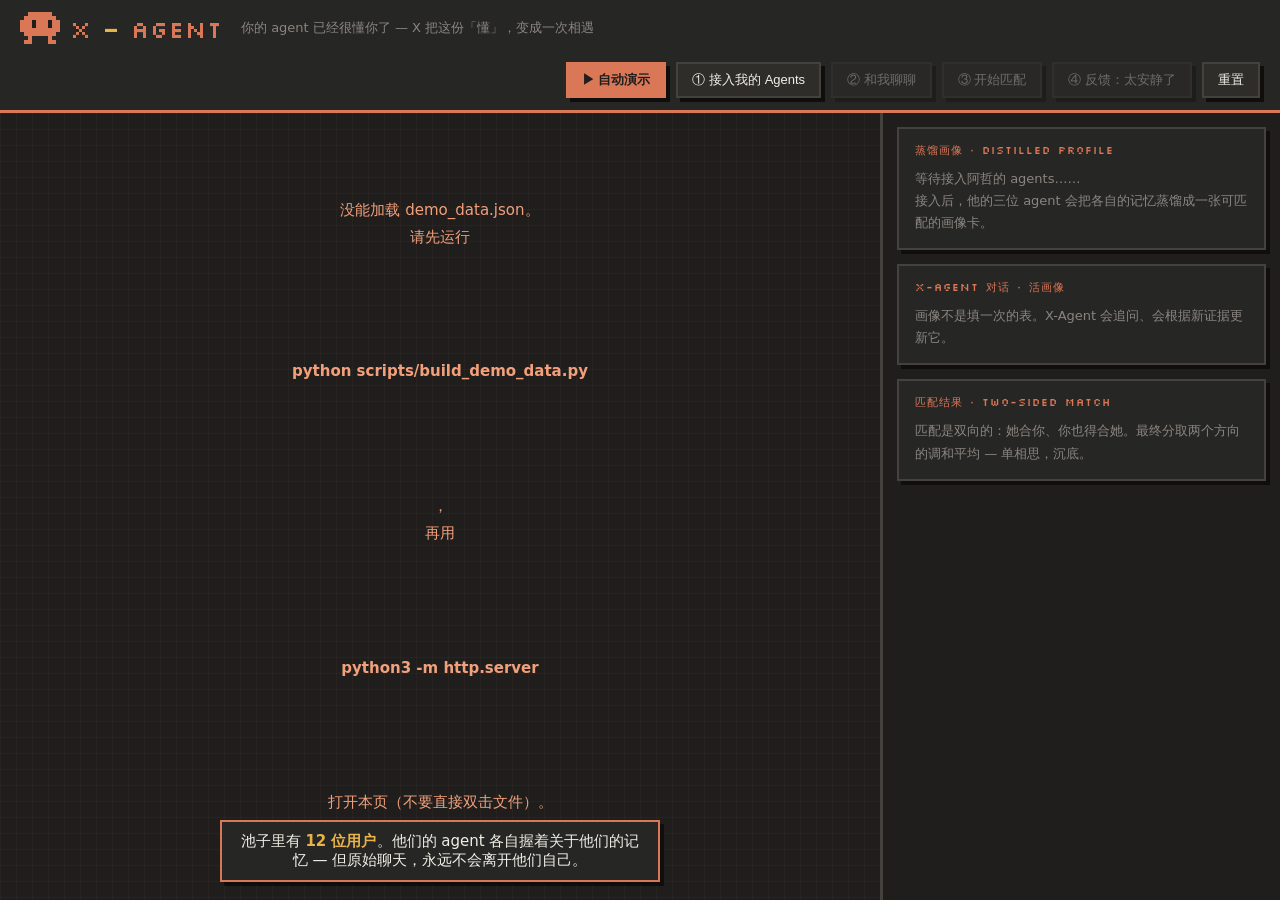
==== commit 7a1c6e54: "feat: polish end-to-end social agent demo and refresh README Sync browser reset with four TUI agents" ====
--- a/demo/index.html
+++ b/demo/index.html
@@ -36,6 +36,17 @@
     background:var(--panel); border:2px solid var(--red); border-radius:0; padding:10px 18px; box-shadow:var(--shadow);
     font-size:15px; text-align:center; transition:opacity .4s}
   #stageCaption b{color:var(--gold)}
+  .shortlist{position:absolute;top:18px;left:18px;right:18px;max-width:560px;background:rgba(31,30,29,.96);border:2px solid var(--gold);box-shadow:var(--shadow);padding:12px 14px}
+  .shortlist[hidden]{display:none}
+  .shortlist h3{font-size:13px;color:var(--gold);margin:0 0 10px}
+  .shortlist ol{list-style:none;display:grid;grid-template-columns:repeat(3,minmax(0,1fr));gap:8px;padding:0;margin:0}
+  .shortlist li{border-left:3px solid var(--gold);background:var(--panel2);padding:7px 9px}
+  .shortlist li:first-child{border-color:var(--red)}
+  .shortlist strong{display:block;font-size:14px;color:var(--ink)}
+  .shortlist li:first-child strong{color:#F2A07B}
+  .shortlist small,.shortlist p{font-size:11px;color:var(--dim)}
+  .shortlist p{margin:9px 0 0;line-height:1.5}
+  .stage.has-shortlist canvas{top:150px;height:calc(100% - 260px)}
   aside{width:400px; border-left:3px solid var(--line); padding:14px; overflow-y:auto; display:flex; flex-direction:column; gap:14px; background:var(--bg)}
   .card{background:var(--panel); border:2px solid var(--line); border-radius:0; padding:14px 16px; box-shadow:var(--shadow)}
   .card h3{font-family:var(--pixel); font-size:11px; color:var(--red); letter-spacing:1px; margin-bottom:10px; font-weight:400}
@@ -77,7 +88,7 @@
   .dirline b{color:var(--ink)}
   .note{font-size:12.5px; color:#F2C48D; background:#2E2418; border:2px solid #7A6127; border-radius:0; padding:8px 10px; line-height:1.6; margin-top:10px}
   #err{position:absolute; inset:0; display:none; place-items:center; color:#F2A07B; font-size:15px; text-align:center; padding:30px; line-height:1.8}
-  @media (max-width: 900px){ main{flex-direction:column} aside{width:auto; border-left:0; border-top:3px solid var(--line)} }
+  @media (max-width: 900px){ main{flex-direction:column;overflow-y:auto} .stage{flex:none;height:640px} aside{width:auto;flex:none;overflow:visible;border-left:0;border-top:3px solid var(--line)} }
 </style>
 </head>
 <body>
@@ -96,8 +107,13 @@
 <main>
   <section class="stage">
     <canvas id="cv"></canvas>
+    <section class="shortlist" id="shortlist" hidden aria-label="第二阶段交流名单">
+      <h3>先让彼此的 Agent 聊聊</h3>
+      <ol id="shortlistCandidates"></ol>
+      <p>交流后，由本人决定是否进一步认识</p>
+    </section>
     <div id="err">没能加载 demo_data.json。<br>请先运行 <b>python scripts/build_demo_data.py</b>，<br>再用 <b>python3 -m http.server</b> 打开本页（不要直接双击文件）。</div>
-    <div id="stageCaption">池子里有 <b>12 位候选人</b>。他们的 agent 各自握着关于他们的记忆 — 但原始聊天，永远不会离开他们自己。</div>
+    <div id="stageCaption">池子里有 <b>12 位用户</b>。他们的 agent 各自握着关于他们的记忆 — 但原始聊天，永远不会离开他们自己。</div>
   </section>
   <aside>
     <div class="card" id="profileCard">
@@ -177,11 +193,17 @@
     ctx.fillStyle = "#8A8580"; ctx.font = "12px Silkscreen, 'PingFang SC', sans-serif";
     ctx.fillText(n.name, x, y - n.r - 12);
   } else {
+    const shortlisted = n.shortlistRank;
+    const color = shortlisted === 1 ? "#D97757" : "#e8b34b";
     const tw = .75 + .25 * Math.sin(t/900 + n.x*20);
     const g = ctx.createRadialGradient(x, y, 1, x, y, n.r*2.1);
     g.addColorStop(0, "rgba(217,119,87," + (.34*tw) + ")"); g.addColorStop(1, "rgba(217,119,87,0)");
     ctx.fillStyle = g; ctx.beginPath(); px(x, y, n.r*2.1); ctx.fill();
     ctx.fillStyle = "#F2C48D"; ctx.beginPath(); px(x, y, Math.max(2.5, n.r*.32)); ctx.fill();
+    if(shortlisted){
+      ctx.strokeStyle = color; ctx.lineWidth = shortlisted === 1 ? 2.5 : 1.8;
+      ctx.strokeRect(x - n.r - 4, y - n.r - 4, n.r*2 + 8, n.r*2 + 8);
+    }
     ctx.fillStyle = "rgba(240,238,230,.85)"; ctx.font = "12px Silkscreen, 'PingFang SC', sans-serif"; ctx.textAlign = "center";
     ctx.fillText(n.name, x, y + n.r + 13);
   }
@@ -200,6 +222,9 @@
     const grad = ctx.createLinearGradient(x1, y1, x2, y2);
     grad.addColorStop(0, "#e8b34b"); grad.addColorStop(1, "#D97757");
     ctx.strokeStyle = grad; ctx.lineWidth = 2.6;
+    ctx.beginPath(); ctx.moveTo(x1, y1); ctx.lineTo(ex, ey); ctx.stroke();
+  } else if(e.state === "shortlisted"){
+    ctx.strokeStyle = "rgba(232,179,75,.82)"; ctx.lineWidth = 2;
     ctx.beginPath(); ctx.moveTo(x1, y1); ctx.lineTo(ex, ey); ctx.stroke();
   } else if(e.state === "rejected"){
     ctx.strokeStyle = "rgba(138,133,128,.28)"; ctx.lineWidth = 1; ctx.setLineDash([4, 5]);
@@ -348,7 +373,7 @@
 
 async function phase3(){
   if(animating || phase >= 3) return; animating = true; phase = 3;
-  caption("开始匹配：先过硬约束，再算双向分 — 每条候选连接都会当场评估。");
+  caption("开始匹配：先过硬约束，再算双向分 — 每条连接都会当场评估。");
   await sleep(700);
   const ranking = D.rankings.default;
   for(const r of ranking){
@@ -379,12 +404,28 @@
   const note = fb.note + (demoted ? " " + demoted.candidate.name + " 因此从 " +
     D.rankings.default.find(r => r.candidate_id === demoted.candidate_id).score.toFixed(3) +
     " 降到 " + demoted.score.toFixed(3) + "。" : "");
-  fillMatchPanel(winner, "反馈后的连接", note);
-  const e = edges.find(x => x.to === winner.candidate_id);
-  if(e){ e.state = "winner"; e.score = winner.score; }
-  const iv = setInterval(() => spawnPulse(heroId, winner.candidate_id, "#E8946B", .011, 2.2), 420);
+  const shortlist = ranking.filter(r => r.passed).slice(0,3);
+  fillMatchPanel(winner, "进一步了解", note);
+  // Use the same feedback ranking as the second-act driver, not fixed names.
+  for(const row of ranking){
+    const edge = edges.find(e => e.to === row.candidate_id);
+    if(edge){ edge.score = row.score; edge.state = row.passed ? "kept" : "rejected"; }
+  }
+  const list = $("#shortlistCandidates"); list.replaceChildren();
+  shortlist.forEach((row,index) => {
+    nodes[row.candidate_id].shortlistRank = index + 1;
+    const edge = edges.find(e => e.to === row.candidate_id);
+    if(edge) edge.state = index === 0 ? "winner" : "shortlisted";
+    const item = document.createElement("li"), name = document.createElement("strong"), score = document.createElement("small");
+    name.textContent = row.candidate.name;
+    score.textContent = row.score.toFixed(3);
+    item.append(name,score); list.append(item);
+  });
+  $("#shortlist").hidden = false;
+  $(".stage").classList.add("has-shortlist"); resize();
+  const iv = setInterval(() => shortlist.forEach((row,index) => spawnPulse(heroId, row.candidate_id, index === 0 ? "#E8946B" : "#e8b34b", .011, index === 0 ? 2.2 : 1.5)), 650);
   setTimeout(() => clearInterval(iv), 6000);
-  caption("反馈没有重掷骰子 — 它变成了一条<b>可解释的门槛</b>。红线断开，又重新系上：<b>" + winner.candidate.name + "</b>。");
+  caption("<b>" + shortlist.map(r => r.candidate.name).join("、") + "</b>。<br>接下来切换 TUI，先让彼此的 Agent 聊聊，再由本人决定。");
   animating = false;
 }
 
@@ -392,7 +433,26 @@
 $("#btn2").onclick = phase2;
 $("#btn3").onclick = phase3;
 $("#btn4").onclick = phase4;
-$("#btnReset").onclick = () => location.reload();
+$("#btnReset").onclick = async () => {
+  const button = $("#btnReset");
+  button.disabled = true; button.textContent = "重置中…";
+  try {
+    // The hosted static playground still resets locally; the one-command
+    // localhost demo advertises its TUI control endpoint through this header.
+    const capability = await fetch(location.href, {method:"HEAD", cache:"no-store"});
+    if(capability.headers.get("X-XAgent-Control") === "1"){
+      const response = await fetch("/api/demo/reset", {
+        method:"POST", headers:{"X-XAgent-Request":"1"}, credentials:"same-origin"
+      });
+      if(!response.ok) throw new Error("TUI 重置失败，请检查终端或重新运行 demo_tui.sh");
+    }
+    const url = new URL(location.href); url.searchParams.delete("auto");
+    location.replace(url.href);
+  } catch(error) {
+    button.disabled = false; button.textContent = "重置";
+    $("#stageCaption").textContent = error.message;
+  }
+};
 $("#btnAuto").onclick = async () => {
   $("#btnAuto").disabled = true;
   await phase1(); await sleep(600);
